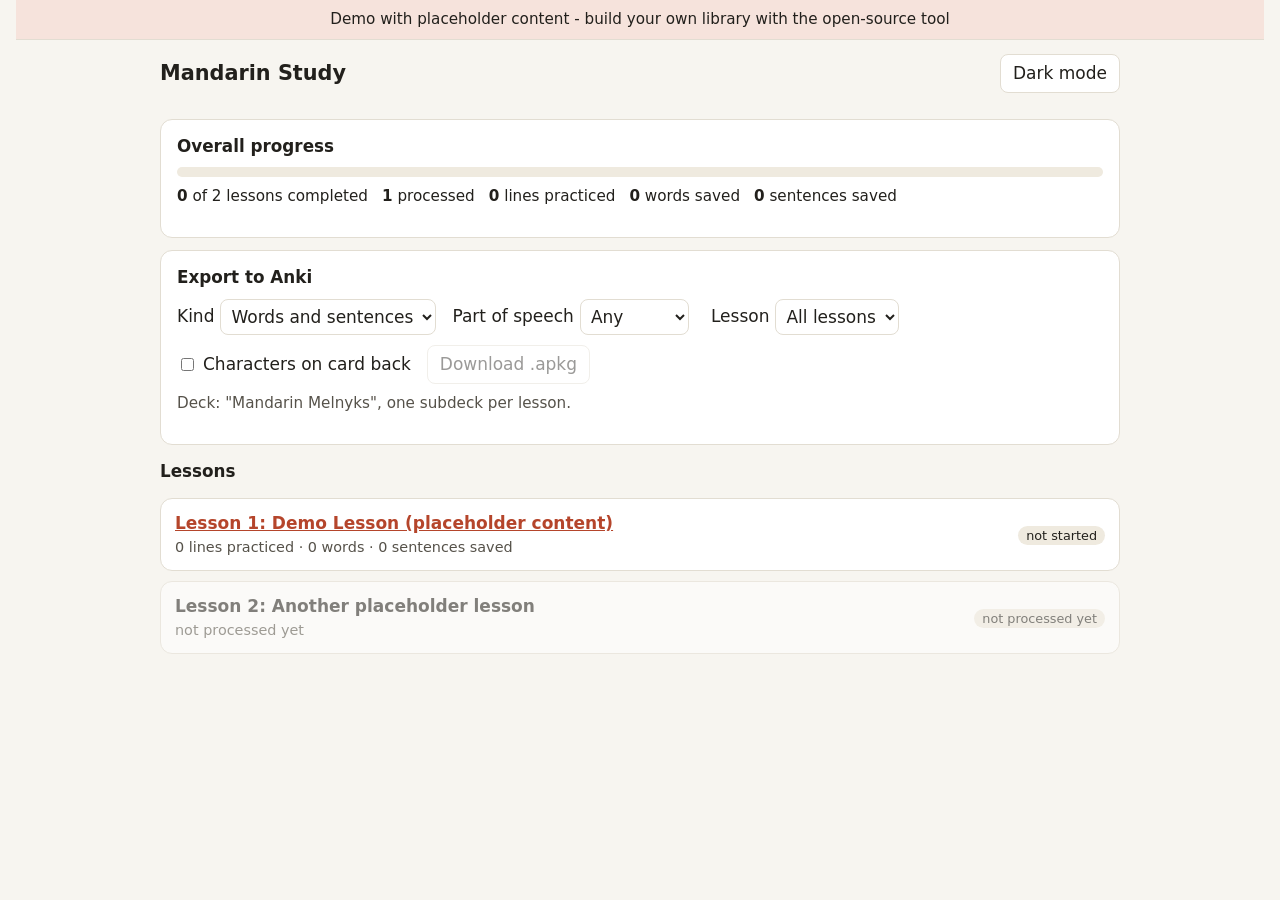
==== demo/index.html @ f7a20d4b "Mandarin podcast study tool: pipeline, study UI, Anki export, placeholder demo Co-Authored-By: Claud" ====
<!doctype html>
<html lang="en">
<head>
  <meta charset="utf-8">
  <meta name="viewport" content="width=device-width, initial-scale=1">
  <title>Mandarin Study</title>
  <link rel="icon" href="data:image/svg+xml,%3Csvg xmlns='http://www.w3.org/2000/svg' viewBox='0 0 16 16'%3E%3Ccircle cx='8' cy='8' r='7' fill='%23b5452b'/%3E%3C/svg%3E">
  <link rel="stylesheet" href="style.css">
</head>
<body class="index">
  <div id="banner-slot"></div>
  <header class="top wrap">
    <h1>Mandarin Study</h1>
    <button id="theme-toggle" type="button" aria-label="Toggle dark mode">Dark mode</button>
  </header>

  <main class="wrap" id="lesson-list-page">
    <section class="panel" aria-labelledby="overall-h">
      <h2 id="overall-h" style="font-size:1.05rem;margin:0 0 8px">Overall progress</h2>
      <div class="bar" aria-hidden="true"><div id="overall-bar"></div></div>
      <div class="stats" id="overall-stats"><span class="muted">Loading...</span></div>
      <p id="continue-slot" class="msg"></p>
    </section>

    <section class="panel" aria-labelledby="export-h">
      <h2 id="export-h" style="font-size:1.05rem;margin:0 0 8px">Export to Anki</h2>
      <div class="export-grid">
        <label>Kind
          <select id="ex-kind">
            <option value="all">Words and sentences</option>
            <option value="word">Words</option>
            <option value="sentence">Sentences</option>
          </select>
        </label>
        <label>Part of speech
          <select id="ex-pos" aria-describedby="ex-pos-hint">
            <option value="">Any</option>
            <option value="noun">noun</option>
            <option value="verb">verb</option>
            <option value="adj">adj</option>
            <option value="adv">adv</option>
            <option value="pron">pron</option>
            <option value="num">num</option>
            <option value="measure">measure</option>
            <option value="prep">prep</option>
            <option value="conj">conj</option>
            <option value="particle">particle</option>
            <option value="other">other</option>
          </select>
          <span id="ex-pos-hint" class="muted"></span>
        </label>
        <label>Lesson
          <select id="ex-lesson"><option value="all">All lessons</option></select>
        </label>
        <label><input type="checkbox" id="ex-chars"> Characters on card back</label>
        <button id="ex-go" type="button">Download .apkg</button>
      </div>
      <p class="msg muted">Deck: "Mandarin Melnyks", one subdeck per lesson.</p>
      <p class="msg" id="ex-msg" role="status"></p>
    </section>

    <h2 style="font-size:1.05rem">Lessons</h2>
    <ul class="lesson-list" id="lesson-list" aria-live="polite"></ul>
  </main>

  <script src="shim.js"></script>
  <script src="app.js"></script>
</body>
</html>
---- demo/style.css ----
:root {
  --bg: #f7f5f0;
  --panel: #ffffff;
  --text: #22201c;
  --muted: #56524a;  /* >= 5.8:1 on panel and chip backgrounds (WCAG AA) */
  --accent: #b5452b;
  --accent-soft: #f6e3dc;
  --ok: #2f7d4f;
  --line: #e2ddd2;
  --chip: #efeadf;
  --hl: #fff1a8;
  --sel: #dfeaf7;
  --radius: 12px;
}
@media (prefers-color-scheme: dark) {
  :root:not([data-theme="light"]) {
    --bg: #161513;
    --panel: #201f1c;
    --text: #ece8df;
    --muted: #aaa499;
    --accent: #ef8a6e;
    --accent-soft: #3b2a25;
    --ok: #6fc690;
    --line: #35332e;
    --chip: #2c2a26;
    --hl: #4b4420;
    --sel: #20304a;
  }
}
:root[data-theme="dark"] {
  --bg: #161513;
  --panel: #201f1c;
  --text: #ece8df;
  --muted: #aaa499;
  --accent: #ef8a6e;
  --accent-soft: #3b2a25;
  --ok: #6fc690;
  --line: #35332e;
  --chip: #2c2a26;
  --hl: #4b4420;
  --sel: #20304a;
}

* { box-sizing: border-box; }
html, body { margin: 0; background: var(--bg); color: var(--text); }
body {
  font-family: system-ui, "Segoe UI", "Noto Sans", "Noto Sans SC", "Microsoft YaHei", sans-serif;
  font-size: 17px; line-height: 1.5; padding: 0 16px 80px;
  overflow-x: hidden;
}
a { color: var(--accent); }
button, select, input { font: inherit; color: inherit; }
button {
  background: var(--panel); border: 1px solid var(--line); border-radius: 8px;
  padding: 6px 12px; cursor: pointer; min-height: 36px;
}
button:hover:not(:disabled) { border-color: var(--accent); }
button:disabled { opacity: .45; cursor: default; }
button.on { background: var(--accent); color: #fff; border-color: var(--accent); }
button.saved { background: var(--ok); color: #fff; border-color: var(--ok); }
select { background: var(--panel); border: 1px solid var(--line); border-radius: 8px; padding: 6px; min-height: 36px; }
:focus-visible { outline: 2px solid var(--accent); outline-offset: 2px; }
.muted { color: var(--muted); }
.hidden { display: none !important; }

header.top {
  display: flex; flex-wrap: wrap; align-items: center; gap: 10px;
  justify-content: space-between; padding: 14px 0; max-width: 960px; margin: 0 auto;
}
header.top h1 { font-size: 1.3rem; margin: 0; }
.wrap { max-width: 960px; margin: 0 auto; }
.panel {
  background: var(--panel); border: 1px solid var(--line); border-radius: var(--radius);
  padding: 14px 16px; margin: 12px 0;
}
.bar { height: 10px; background: var(--chip); border-radius: 6px; overflow: hidden; }
.bar > div { height: 100%; background: var(--ok); width: 0; transition: width .3s; }
.stats { display: flex; flex-wrap: wrap; gap: 14px; margin-top: 8px; font-size: .95rem; }
.demo-banner {
  background: var(--accent-soft); color: var(--text); text-align: center;
  padding: 8px 12px; font-size: .95rem; border-bottom: 1px solid var(--line);
}

/* index */
.lesson-list { list-style: none; padding: 0; margin: 0; display: grid; gap: 10px; }
.lesson-card {
  display: grid; grid-template-columns: 1fr auto; gap: 6px 12px; align-items: center;
  background: var(--panel); border: 1px solid var(--line); border-radius: var(--radius); padding: 12px 14px;
}
.lesson-card.off { opacity: .55; }
.lesson-card .title { font-weight: 600; }
.lesson-card .meta { font-size: .9rem; color: var(--muted); }
.badge { font-size: .8rem; padding: 2px 8px; border-radius: 99px; background: var(--chip); white-space: nowrap; }
.badge.completed { background: var(--ok); color: #fff; }
.badge.in-progress { background: var(--accent-soft); }
.export-grid { display: flex; flex-wrap: wrap; gap: 10px 16px; align-items: center; }
.export-grid label { display: flex; gap: 6px; align-items: center; }
.msg { margin-top: 8px; font-size: .95rem; }
.msg.err { color: var(--accent); }

/* lesson toolbar */
.toolbar {
  position: sticky; top: 0; z-index: 20; background: var(--bg);
  border-bottom: 1px solid var(--line); padding: 8px 0; margin: 0 -16px; padding-left: 16px; padding-right: 16px;
}
.toolbar .row { display: flex; flex-wrap: wrap; gap: 6px; align-items: center; margin: 4px 0; }
.toolbar .play { font-weight: 600; min-width: 110px; }
.toolbar .label { font-size: .85rem; color: var(--muted); margin-right: 2px; }
.now { font-size: .9rem; color: var(--muted); margin-top: 4px; min-height: 1.3em; }
.lesson-head { display: flex; flex-wrap: wrap; gap: 8px; align-items: center; justify-content: space-between; margin: 10px 0 0; }
.lesson-head h1 { font-size: 1.25rem; margin: 0; }

/* transcript */
.transcript { margin-top: 10px; }
.section-h {
  font-size: .9rem; text-transform: uppercase; letter-spacing: .06em; color: var(--muted);
  margin: 22px 0 6px; border-bottom: 1px solid var(--line); padding-bottom: 4px;
}
.chunk {
  background: var(--panel); border: 1px solid var(--line); border-left: 4px solid var(--line);
  border-radius: var(--radius); padding: 10px 12px; margin: 8px 0; position: relative;
}
.chunk.zh { border-left-color: var(--accent); cursor: pointer; }
.chunk.en { background: transparent; border-style: dashed; }
.chunk.active { background: var(--hl); }
.chunk.sel { background: var(--sel); }
.chunk.practiced::after { content: "practiced"; position: absolute; top: 6px; right: 10px; font-size: .75rem; color: var(--ok); }
.chunk .head { display: flex; gap: 8px; align-items: flex-start; }
.chunk .num { font-size: .8rem; color: var(--muted); min-width: 2.2em; padding-top: 6px; }
.chunk .body { flex: 1; min-width: 0; }
.chunk .pinyin { font-size: 1.35rem; line-height: 1.4; font-weight: 500; }
.chunk .hanzi { font-size: 1.7rem; line-height: 1.3; margin-top: 2px; }
.chunk .english { color: var(--muted); margin-top: 2px; }
.chunk .en-text { font-size: 1.05rem; }
.chunk .actions { display: flex; flex-wrap: wrap; gap: 6px; margin-top: 8px; }
.chunk .actions button { min-height: 32px; padding: 4px 10px; font-size: .9rem; }
.chunk .words { display: flex; flex-wrap: wrap; gap: 6px; margin-top: 8px; }
.chip {
  background: var(--chip); border: 1px solid transparent; border-radius: 8px;
  padding: 4px 8px; min-height: 0; text-align: left; line-height: 1.2;
}
.chip .cn { font-size: 1.15rem; }
.chip .py { display: block; font-size: .85rem; color: var(--muted); }
.chip.saved { border-color: var(--ok); }
.chip.focus { outline: 2px solid var(--accent); }
.hide-chars .hanzi, .hide-chars .cn, .hide-chars .cn-p { display: none; }
.hide-pinyin .pinyin, .hide-pinyin .chip .py { display: none; }
/* English toggle hides only translations under Mandarin cards; teacher English lines stay */
.hide-english .english { display: none; }
.zh-only .chunk.en { display: none; }

.popover {
  position: absolute; z-index: 40; background: var(--panel); border: 1px solid var(--line);
  border-radius: var(--radius); box-shadow: 0 6px 24px rgba(0,0,0,.2); padding: 12px; width: min(280px, 92vw);
}
.popover .big { font-size: 1.4rem; }
.popover .py { font-size: 1.05rem; color: var(--accent); }
.popover .actions { display: flex; flex-wrap: wrap; gap: 6px; margin-top: 10px; }

/* mobile */
.more-only { display: none; }
@media (max-width: 600px) {
  body { font-size: 16px; }
  /* phone: toolbar is not sticky; secondary controls sit behind More */
  .toolbar { position: static; }
  .more-only { display: inline-block; }
  .toolbar .row.secondary { display: none; }
  .toolbar.more-open .row.secondary { display: flex; }
  .toolbar .phone-hide { display: none; }
  .toolbar.more-open .phone-hide { display: inline-block; }
  .chunk .pinyin { font-size: 1.2rem; }
  .chunk .hanzi { font-size: 1.5rem; }
  .toolbar { margin: 0 -16px; }
  .lesson-card { grid-template-columns: 1fr; }
}
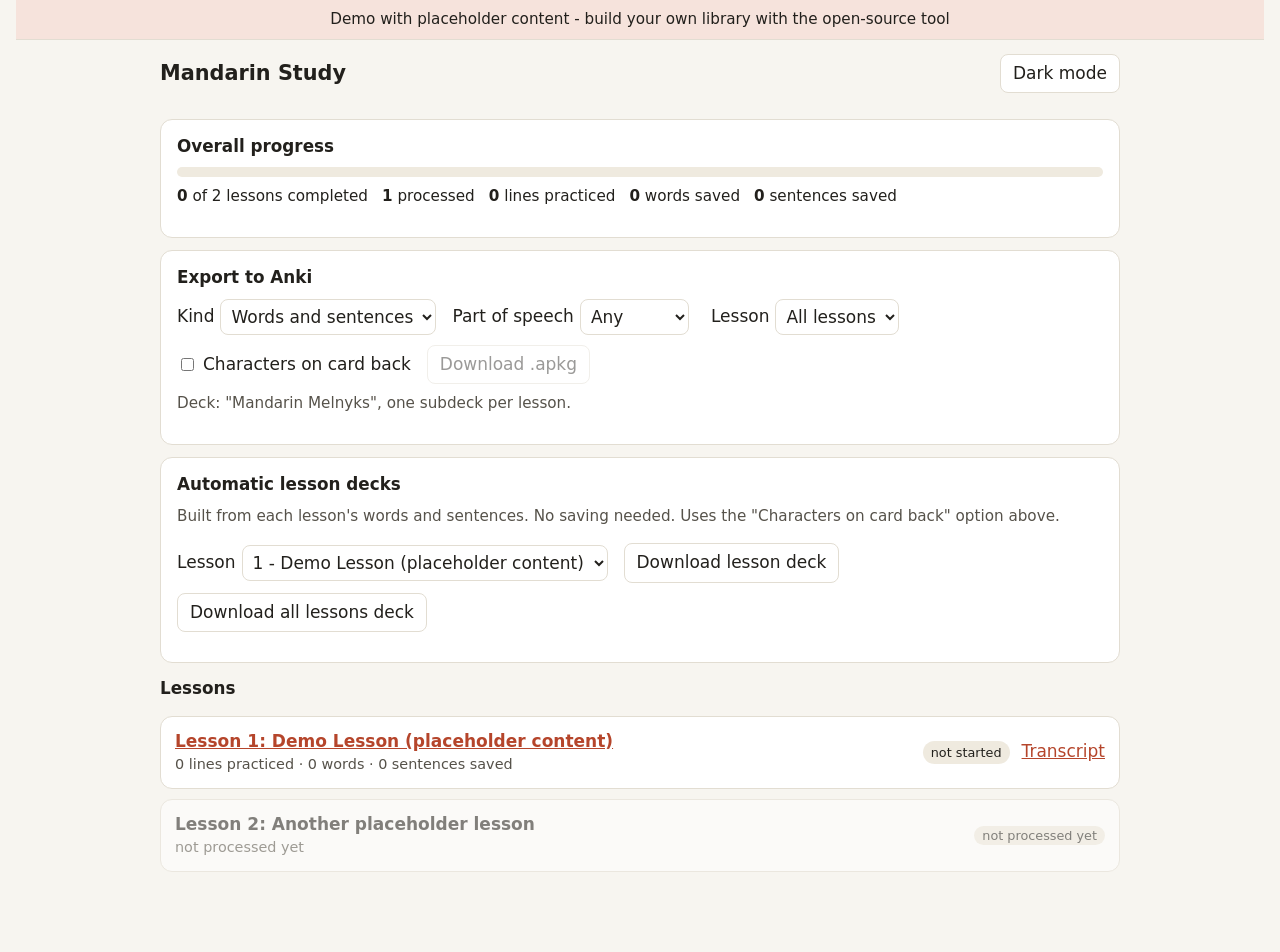
==== commit 5cb93c7a: "Auto lesson decks, play bar, transcript page + PDF export, mobile fixes Co-Authored-By: Claude Sonne" ====
--- a/demo/index.html
+++ b/demo/index.html
@@ -59,11 +59,84 @@
       <p class="msg" id="ex-msg" role="status"></p>
     </section>
 
+    <section class="panel" aria-labelledby="auto-h" id="auto-panel">
+      <h2 id="auto-h" style="font-size:1.05rem;margin:0 0 8px">Automatic lesson decks</h2>
+      <p class="msg muted">Built from each lesson's words and sentences. No saving needed.
+        Uses the "Characters on card back" option above.</p>
+      <div class="export-grid">
+        <label>Lesson
+          <select id="auto-lesson"><option value="">(processed lessons)</option></select>
+        </label>
+        <button id="auto-one" type="button" disabled>Download lesson deck</button>
+        <button id="auto-all" type="button" disabled>Download all lessons deck</button>
+      </div>
+      <p class="msg" id="auto-msg" role="status"></p>
+    </section>
+
     <h2 style="font-size:1.05rem">Lessons</h2>
     <ul class="lesson-list" id="lesson-list" aria-live="polite"></ul>
   </main>
 
   <script src="shim.js"></script>
   <script src="app.js"></script>
+  <script>
+    // Auto decks: separate from app.js so the lesson list code stays untouched.
+    (function () {
+      var sel = document.getElementById("auto-lesson");
+      var one = document.getElementById("auto-one");
+      var all = document.getElementById("auto-all");
+      var msg = document.getElementById("auto-msg");
+      var panel = document.getElementById("auto-panel");
+
+      function say(text) { msg.textContent = text; }
+
+      function download(params, label) {
+        var chars = document.getElementById("ex-chars");
+        var qs = new URLSearchParams(Object.assign({ auto: "1" }, params));
+        if (chars && chars.checked) qs.set("characters", "1");
+        say("Building " + label + "...");
+        return fetch("api/export.apkg?" + qs.toString()).then(function (r) {
+          if (!r.ok) return r.json().then(function (j) { throw new Error(j.error || r.status); },
+                                          function () { throw new Error("HTTP " + r.status); });
+          var cd = r.headers.get("Content-Disposition") || "";
+          var m = /filename="?([^";]+)"?/.exec(cd);
+          return r.blob().then(function (b) { return { blob: b, name: m ? m[1] : "mandarin-auto.apkg" }; });
+        }).then(function (f) {
+          var a = document.createElement("a");
+          a.href = URL.createObjectURL(f.blob);
+          a.download = f.name;
+          document.body.appendChild(a);
+          a.click();
+          a.remove();
+          say("Downloaded " + f.name + ".");
+        }).catch(function (e) { say("Export failed: " + e.message); });
+      }
+
+      fetch("api/lessons").then(function (r) { return r.json(); }).then(function (data) {
+        var ready = data.lessons.filter(function (l) { return l.processed; });
+        if (!ready.length) { say("No processed lessons yet."); return; }
+        sel.innerHTML = "";
+        ready.forEach(function (l) {
+          var o = document.createElement("option");
+          o.value = l.lesson;
+          o.textContent = l.lesson + " - " + (l.title || "");
+          sel.appendChild(o);
+        });
+        one.disabled = false;
+        all.disabled = false;
+      }).catch(function () {
+        // no API (e.g. the static demo): hide the panel rather than show dead buttons
+        panel.hidden = true;
+      });
+
+      one.addEventListener("click", function () {
+        var n = sel.value;
+        if (n) download({ lesson: n }, "lesson " + n + " deck");
+      });
+      all.addEventListener("click", function () {
+        download({ lesson: "all" }, "all lessons deck");
+      });
+    })();
+  </script>
 </body>
 </html>
--- a/demo/style.css
+++ b/demo/style.css
@@ -88,13 +88,17 @@
   background: var(--panel); border: 1px solid var(--line); border-radius: var(--radius); padding: 12px 14px;
 }
 .lesson-card.off { opacity: .55; }
+.row-links { display: flex; flex-wrap: wrap; gap: 6px 12px; align-items: center; justify-content: flex-end; }
 .lesson-card .title { font-weight: 600; }
 .lesson-card .meta { font-size: .9rem; color: var(--muted); }
 .badge { font-size: .8rem; padding: 2px 8px; border-radius: 99px; background: var(--chip); white-space: nowrap; }
 .badge.completed { background: var(--ok); color: #fff; }
 .badge.in-progress { background: var(--accent-soft); }
 .export-grid { display: flex; flex-wrap: wrap; gap: 10px 16px; align-items: center; }
-.export-grid label { display: flex; gap: 6px; align-items: center; }
+.export-grid label { display: flex; gap: 6px; align-items: center; flex-wrap: wrap; min-width: 0; max-width: 100%; }
+.export-grid select, .export-grid button { max-width: 100%; }
+.export-grid select { min-width: 0; }
+.panel { min-width: 0; }
 .msg { margin-top: 8px; font-size: .95rem; }
 .msg.err { color: var(--accent); }
 
@@ -157,6 +161,39 @@
 .popover .py { font-size: 1.05rem; color: var(--accent); }
 .popover .actions { display: flex; flex-wrap: wrap; gap: 6px; margin-top: 10px; }
 
+/* lesson play bar (fixed at bottom) */
+body.lesson-page { padding-bottom: 150px; }
+.playbar {
+  position: fixed; left: 0; right: 0; bottom: 0; z-index: 30;
+  background: var(--panel); border-top: 1px solid var(--line);
+  box-shadow: 0 -4px 16px rgba(0,0,0,.12); padding: 8px 12px calc(8px + env(safe-area-inset-bottom));
+}
+.pb-row { display: flex; align-items: center; gap: 8px; max-width: 960px; margin: 0 auto; }
+.pb-row button { min-height: 40px; min-width: 40px; padding: 4px 10px; }
+.pb-play { font-size: 1.1rem; }
+.pb-time { font-variant-numeric: tabular-nums; font-size: .95rem; white-space: nowrap; }
+.pb-rem { font-variant-numeric: tabular-nums; font-size: .95rem; color: var(--muted); white-space: nowrap; margin-left: auto; }
+.pb-seek {
+  position: relative; max-width: 960px; margin: 4px auto 0; height: 26px; cursor: pointer;
+  touch-action: none; user-select: none;
+}
+.pb-track { position: absolute; left: 0; right: 0; top: 10px; height: 6px; background: var(--chip); border-radius: 3px; }
+.pb-fill { position: absolute; left: 0; top: 0; bottom: 0; width: 0; background: var(--accent); border-radius: 3px; }
+.pb-thumb {
+  position: absolute; top: 3px; width: 16px; height: 16px; margin-left: -8px; border-radius: 50%;
+  background: var(--accent); border: 2px solid var(--panel); box-shadow: 0 1px 3px rgba(0,0,0,.3);
+}
+.pb-ticks { position: absolute; inset: 0; pointer-events: none; }
+.tick { position: absolute; top: 0; height: 26px; width: 0; border-left: 1px solid var(--muted); opacity: .45; }
+.tick.zh { top: 16px; height: 10px; border-left-color: var(--accent); opacity: .7; }
+.tick.sec { height: 26px; border-left: 2px solid var(--text); opacity: .55; }
+.pb-seek:focus-visible { outline: 2px solid var(--accent); outline-offset: 4px; border-radius: 4px; }
+@media (max-width: 600px) {
+  body.lesson-page { padding-bottom: 130px; }
+  .pb-row button { min-width: 44px; min-height: 44px; }
+  .pb-time { font-size: .85rem; }
+}
+
 /* mobile */
 .more-only { display: none; }
 @media (max-width: 600px) {
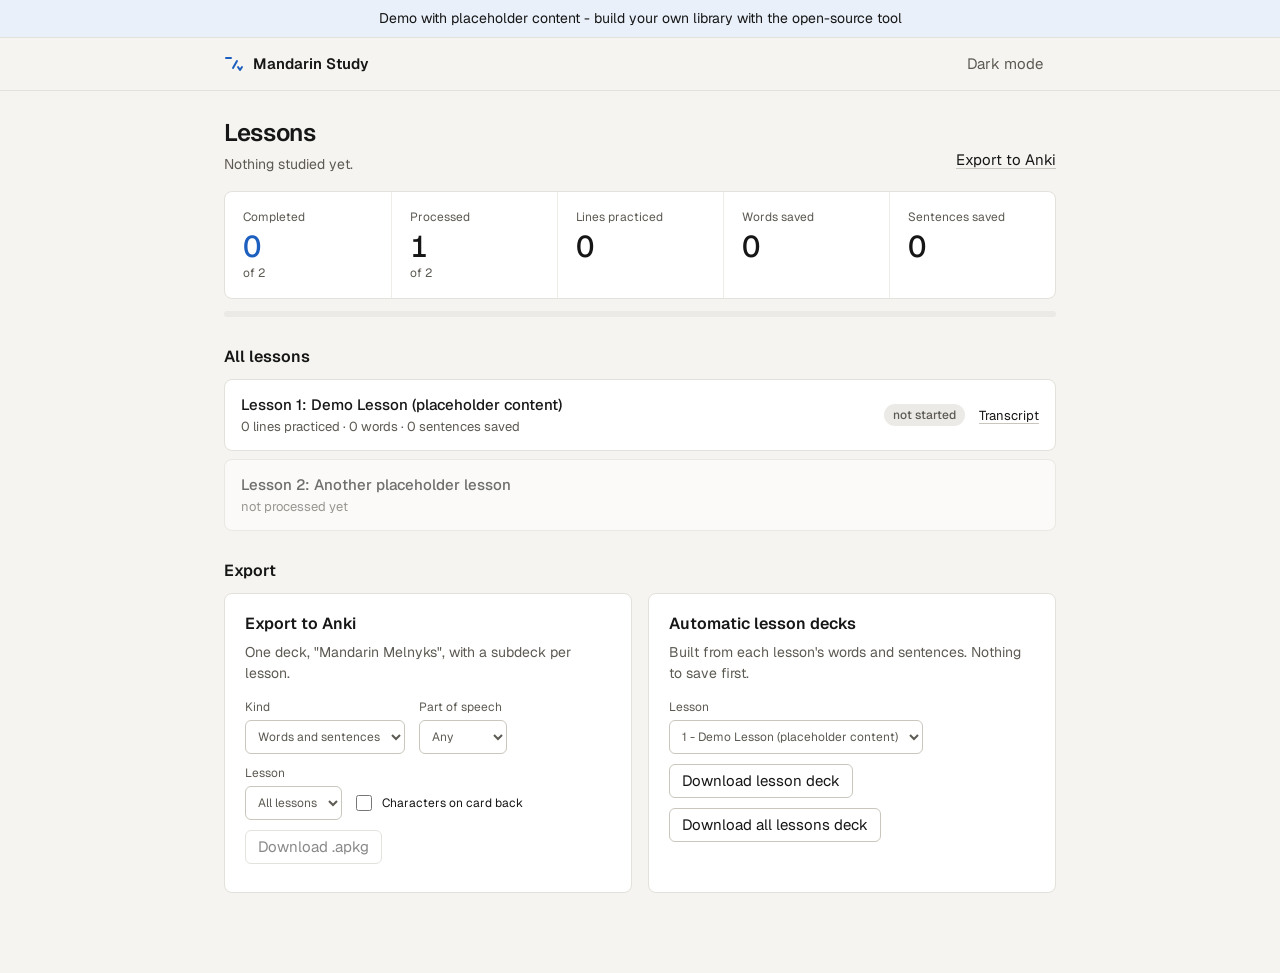
==== commit f4e965ec: "UI polish for study, lesson and transcript pages; update decisions Co-Authored-By: Claude Sonnet 5.5" ====
--- a/demo/index.html
+++ b/demo/index.html
@@ -4,77 +4,95 @@
   <meta charset="utf-8">
   <meta name="viewport" content="width=device-width, initial-scale=1">
   <title>Mandarin Study</title>
-  <link rel="icon" href="data:image/svg+xml,%3Csvg xmlns='http://www.w3.org/2000/svg' viewBox='0 0 16 16'%3E%3Ccircle cx='8' cy='8' r='7' fill='%23b5452b'/%3E%3C/svg%3E">
+  <link rel="icon" href="data:image/svg+xml,%3Csvg xmlns='http://www.w3.org/2000/svg' viewBox='0 0 20 20'%3E%3Cpath d='M2 4h5M9 14l4-7M14 13l2 3 2-3' fill='none' stroke='%231d5fbf' stroke-width='2' stroke-linecap='round'/%3E%3C/svg%3E">
+  <link rel="preconnect" href="https://fonts.googleapis.com">
+  <link rel="preconnect" href="https://fonts.gstatic.com" crossorigin>
   <link rel="stylesheet" href="style.css">
 </head>
 <body class="index">
   <div id="banner-slot"></div>
-  <header class="top wrap">
-    <h1>Mandarin Study</h1>
-    <button id="theme-toggle" type="button" aria-label="Toggle dark mode">Dark mode</button>
+  <header class="top-bar">
+    <div class="top-in">
+      <a class="brand" href="index.html">
+        <svg viewBox="0 0 20 20" aria-hidden="true"><path d="M2 4h5M9 14l4-7M14 13l2 3 2-3" fill="none" stroke="currentColor" stroke-width="2" stroke-linecap="round" stroke-linejoin="round"/></svg>
+        Mandarin Study
+      </a>
+      <span class="spacer"></span>
+      <button id="theme-toggle" class="ghost" type="button" aria-label="Toggle dark mode">Dark mode</button>
+    </div>
   </header>
 
   <main class="wrap" id="lesson-list-page">
-    <section class="panel" aria-labelledby="overall-h">
-      <h2 id="overall-h" style="font-size:1.05rem;margin:0 0 8px">Overall progress</h2>
+    <div class="title-row">
+      <div>
+        <h1>Lessons</h1>
+        <p class="sub" id="overall-sub">Loading...</p>
+      </div>
+      <div class="title-actions"><p id="continue-slot" class="continue"></p><a href="#export">Export to Anki</a></div>
+    </div>
+
+    <section aria-labelledby="overall-h">
+      <h2 id="overall-h" class="sr-only">Overall progress</h2>
+      <div class="kpis" id="overall-stats" aria-live="polite"><div class="kpi"><span class="k">Loading</span></div></div>
       <div class="bar" aria-hidden="true"><div id="overall-bar"></div></div>
-      <div class="stats" id="overall-stats"><span class="muted">Loading...</span></div>
-      <p id="continue-slot" class="msg"></p>
     </section>
 
-    <section class="panel" aria-labelledby="export-h">
-      <h2 id="export-h" style="font-size:1.05rem;margin:0 0 8px">Export to Anki</h2>
-      <div class="export-grid">
-        <label>Kind
-          <select id="ex-kind">
-            <option value="all">Words and sentences</option>
-            <option value="word">Words</option>
-            <option value="sentence">Sentences</option>
-          </select>
-        </label>
-        <label>Part of speech
-          <select id="ex-pos" aria-describedby="ex-pos-hint">
-            <option value="">Any</option>
-            <option value="noun">noun</option>
-            <option value="verb">verb</option>
-            <option value="adj">adj</option>
-            <option value="adv">adv</option>
-            <option value="pron">pron</option>
-            <option value="num">num</option>
-            <option value="measure">measure</option>
-            <option value="prep">prep</option>
-            <option value="conj">conj</option>
-            <option value="particle">particle</option>
-            <option value="other">other</option>
-          </select>
-          <span id="ex-pos-hint" class="muted"></span>
-        </label>
-        <label>Lesson
-          <select id="ex-lesson"><option value="all">All lessons</option></select>
-        </label>
-        <label><input type="checkbox" id="ex-chars"> Characters on card back</label>
-        <button id="ex-go" type="button">Download .apkg</button>
-      </div>
-      <p class="msg muted">Deck: "Mandarin Melnyks", one subdeck per lesson.</p>
-      <p class="msg" id="ex-msg" role="status"></p>
-    </section>
+    <h2 class="section-title">All lessons</h2>
+    <ul class="lesson-list" id="lesson-list" aria-live="polite"></ul>
 
-    <section class="panel" aria-labelledby="auto-h" id="auto-panel">
-      <h2 id="auto-h" style="font-size:1.05rem;margin:0 0 8px">Automatic lesson decks</h2>
-      <p class="msg muted">Built from each lesson's words and sentences. No saving needed.
-        Uses the "Characters on card back" option above.</p>
-      <div class="export-grid">
-        <label>Lesson
-          <select id="auto-lesson"><option value="">(processed lessons)</option></select>
-        </label>
-        <button id="auto-one" type="button" disabled>Download lesson deck</button>
-        <button id="auto-all" type="button" disabled>Download all lessons deck</button>
-      </div>
-      <p class="msg" id="auto-msg" role="status"></p>
-    </section>
+    <h2 class="section-title" id="export">Export</h2>
+    <div class="split" style="margin-top:0">
+      <section class="panel" aria-labelledby="export-h">
+        <h2 id="export-h">Export to Anki</h2>
+        <p class="sub">One deck, "Mandarin Melnyks", with a subdeck per lesson.</p>
+        <div class="export-grid" style="margin-top:14px">
+          <label>Kind
+            <select id="ex-kind">
+              <option value="all">Words and sentences</option>
+              <option value="word">Words</option>
+              <option value="sentence">Sentences</option>
+            </select>
+          </label>
+          <label>Part of speech
+            <select id="ex-pos" aria-describedby="ex-pos-hint">
+              <option value="">Any</option>
+              <option value="noun">noun</option>
+              <option value="verb">verb</option>
+              <option value="adj">adj</option>
+              <option value="adv">adv</option>
+              <option value="pron">pron</option>
+              <option value="num">num</option>
+              <option value="measure">measure</option>
+              <option value="prep">prep</option>
+              <option value="conj">conj</option>
+              <option value="particle">particle</option>
+              <option value="other">other</option>
+            </select>
+          </label>
+          <label>Lesson
+            <select id="ex-lesson"><option value="all">All lessons</option></select>
+          </label>
+          <label><input type="checkbox" id="ex-chars"> Characters on card back</label>
+          <button id="ex-go" type="button">Download .apkg</button>
+        </div>
+        <p class="msg muted" id="ex-pos-hint"></p>
+        <p class="msg" id="ex-msg" role="status"></p>
+      </section>
 
-    <h2 style="font-size:1.05rem">Lessons</h2>
-    <ul class="lesson-list" id="lesson-list" aria-live="polite"></ul>
+      <section class="panel" aria-labelledby="auto-h" id="auto-panel">
+        <h2 id="auto-h">Automatic lesson decks</h2>
+        <p class="sub">Built from each lesson's words and sentences. Nothing to save first.</p>
+        <div class="export-grid" style="margin-top:14px">
+          <label>Lesson
+            <select id="auto-lesson"><option value="">(processed lessons)</option></select>
+          </label>
+          <button id="auto-one" type="button" disabled>Download lesson deck</button>
+          <button id="auto-all" type="button" disabled>Download all lessons deck</button>
+        </div>
+        <p class="msg" id="auto-msg" role="status"></p>
+      </section>
+    </div>
+
   </main>
 
   <script src="shim.js"></script>
--- a/demo/style.css
+++ b/demo/style.css
@@ -1,152 +1,235 @@
+/* Study UI. Direction: achromatic ledger (design-taste-frontend app rules).
+   Ink chrome on a paper ground; the one data hue (blue) marks the live position;
+   the one primary action is near-black. Shared by index.html and lesson.html (+ demo). */
+@import url("https://fonts.googleapis.com/css2?family=Geist:wght@400;500;600&family=Geist+Mono:wght@400;500&display=swap");
+
 :root {
-  --bg: #f7f5f0;
-  --panel: #ffffff;
-  --text: #22201c;
-  --muted: #56524a;  /* >= 5.8:1 on panel and chip backgrounds (WCAG AA) */
-  --accent: #b5452b;
-  --accent-soft: #f6e3dc;
-  --ok: #2f7d4f;
-  --line: #e2ddd2;
-  --chip: #efeadf;
-  --hl: #fff1a8;
-  --sel: #dfeaf7;
-  --radius: 12px;
+  --ground: #f5f4f0;      /* paper stone, saturation under 4% */
+  --surface: #ffffff;
+  --raised: #ebeae6;      /* one tone step for chips, toggles, tracks */
+  --border: #e3e1db;
+  --rule: #efede8;
+  --control: #c9c6bd;
+  --text: #161616;
+  --muted: #5d5a53;       /* 6:1 on paper and white */
+  --faint: #6b6861;
+  --primary: #1d1f20;
+  --on-primary: #ffffff;
+  --accent: #1d5fbf;      /* the one data hue: the live line, the episode position */
+  --accent-tint: #e9f0fa;
+  --positive: #247b50;
+  --pill-positive-bg: #dcfae5;
+  --pill-positive-ink: #04250e;
+  --negative: #c4242a;
+  --pill-negative-bg: #ffedea;
+  --pill-negative-ink: #831c1e;
+  --hl: #e9f0fa;
+  --sel: #dfe9f7;
+  --shadow: 0 8px 24px rgba(0, 0, 0, .12);  /* floating things only */
+  --radius-card: 8px;
+  --radius-control: 6px;
+  --font: "Geist", "Segoe UI", system-ui, -apple-system, sans-serif;
+  --mono: "Geist Mono", ui-monospace, Consolas, monospace;
+  --cjk: var(--font);  /* Chinese glyphs fall back to the system CJK face */
+  --col: 880px;           /* the one column: top bar, title, toolbar, transcript, play bar */
+  --gutter: 24px;
 }
 @media (prefers-color-scheme: dark) {
   :root:not([data-theme="light"]) {
-    --bg: #161513;
-    --panel: #201f1c;
-    --text: #ece8df;
-    --muted: #aaa499;
-    --accent: #ef8a6e;
-    --accent-soft: #3b2a25;
-    --ok: #6fc690;
-    --line: #35332e;
-    --chip: #2c2a26;
-    --hl: #4b4420;
-    --sel: #20304a;
+    --ground: #000000; --surface: #111111; --raised: #222222; --border: #1f1f1f; --rule: #181818;
+    --control: #444444; --text: #ffffff; --muted: #b4b4b4; --faint: #949494;
+    --primary: #ffffff; --on-primary: #000000; --accent: #6ea8ff; --accent-tint: #0f1c2e;
+    --positive: #3fc07a; --pill-positive-bg: #172a1d; --pill-positive-ink: #3fc07a;
+    --negative: #e5566f; --pill-negative-bg: #2c1a20; --pill-negative-ink: #e5566f;
+    --hl: #0f1c2e; --sel: #14243d; --shadow: 0 8px 24px rgba(0, 0, 0, .6);
   }
 }
 :root[data-theme="dark"] {
-  --bg: #161513;
-  --panel: #201f1c;
-  --text: #ece8df;
-  --muted: #aaa499;
-  --accent: #ef8a6e;
-  --accent-soft: #3b2a25;
-  --ok: #6fc690;
-  --line: #35332e;
-  --chip: #2c2a26;
-  --hl: #4b4420;
-  --sel: #20304a;
+  --ground: #000000; --surface: #111111; --raised: #222222; --border: #1f1f1f; --rule: #181818;
+  --control: #444444; --text: #ffffff; --muted: #b4b4b4; --faint: #949494;
+  --primary: #ffffff; --on-primary: #000000; --accent: #6ea8ff; --accent-tint: #0f1c2e;
+  --positive: #3fc07a; --pill-positive-bg: #172a1d; --pill-positive-ink: #3fc07a;
+  --negative: #e5566f; --pill-negative-bg: #2c1a20; --pill-negative-ink: #e5566f;
+  --hl: #0f1c2e; --sel: #14243d; --shadow: 0 8px 24px rgba(0, 0, 0, .6);
 }
 
 * { box-sizing: border-box; }
-html, body { margin: 0; background: var(--bg); color: var(--text); }
+html, body { margin: 0; background: var(--ground); color: var(--text); }
 body {
-  font-family: system-ui, "Segoe UI", "Noto Sans", "Noto Sans SC", "Microsoft YaHei", sans-serif;
-  font-size: 17px; line-height: 1.5; padding: 0 16px 80px;
-  overflow-x: hidden;
-}
-a { color: var(--accent); }
+  font-family: var(--font); font-size: 15px; line-height: 1.5;
+  padding: 0 0 80px; overflow-x: hidden; -webkit-font-smoothing: antialiased;
+}
+body.lesson-page { padding-bottom: 168px; }
+a { color: var(--text); text-decoration: underline; text-underline-offset: 3px; text-decoration-color: var(--control); }
+a:hover { text-decoration-color: var(--text); }
 button, select, input { font: inherit; color: inherit; }
 button {
-  background: var(--panel); border: 1px solid var(--line); border-radius: 8px;
-  padding: 6px 12px; cursor: pointer; min-height: 36px;
-}
-button:hover:not(:disabled) { border-color: var(--accent); }
-button:disabled { opacity: .45; cursor: default; }
-button.on { background: var(--accent); color: #fff; border-color: var(--accent); }
-button.saved { background: var(--ok); color: #fff; border-color: var(--ok); }
-select { background: var(--panel); border: 1px solid var(--line); border-radius: 8px; padding: 6px; min-height: 36px; }
+  min-height: 34px; padding: 0 12px; background: var(--surface); border: 1px solid var(--control);
+  border-radius: var(--radius-control); cursor: pointer; white-space: nowrap;
+}
+button:hover:not(:disabled) { border-color: var(--text); }
+button:disabled { opacity: .5; cursor: default; }
+/* toggles: the on state is a tone step with an ink edge, not a colour */
+button.on { background: var(--raised); border: 1.5px solid var(--text); padding: 0 11.5px; }
+button.saved { background: var(--pill-positive-bg); color: var(--pill-positive-ink); border-color: transparent; }
+button.primary, .btn-primary {
+  background: var(--primary); color: var(--on-primary); border-color: var(--primary); font-weight: 500;
+}
+button.primary:hover:not(:disabled) { border-color: var(--primary); opacity: .9; }
+select {
+  min-height: 34px; padding: 0 8px; background: var(--surface); border: 1px solid var(--control);
+  border-radius: var(--radius-control);
+}
 :focus-visible { outline: 2px solid var(--accent); outline-offset: 2px; }
 .muted { color: var(--muted); }
 .hidden { display: none !important; }
 
-header.top {
-  display: flex; flex-wrap: wrap; align-items: center; gap: 10px;
-  justify-content: space-between; padding: 14px 0; max-width: 960px; margin: 0 auto;
-}
-header.top h1 { font-size: 1.3rem; margin: 0; }
-.wrap { max-width: 960px; margin: 0 auto; }
+/* top bar: the mark, the place, the one global toggle */
+.top-bar { background: var(--ground); border-bottom: 1px solid var(--border); }
+.top-in {
+  max-width: var(--col); margin: 0 auto; height: 52px; padding: 0 var(--gutter);
+  display: flex; align-items: center; gap: 14px; min-width: 0;
+}
+.brand { display: inline-flex; align-items: center; gap: 9px; font-weight: 600; text-decoration: none; white-space: nowrap; }
+.brand svg { width: 20px; height: 20px; flex: none; color: var(--accent); }
+.crumbs { color: var(--muted); font-size: 14px; white-space: nowrap; overflow: hidden; text-overflow: ellipsis; min-width: 0; }
+.crumbs a { color: var(--muted); text-decoration: none; }
+.crumbs a:hover { color: var(--text); }
+.top-in .spacer { flex: 1; }
+.ghost { background: transparent; border-color: transparent; color: var(--muted); }
+.ghost:hover:not(:disabled) { border-color: transparent; color: var(--text); background: var(--raised); }
+
+/* title row: one h1, one subline with the fact that matters, the actions beside it */
+.wrap { max-width: var(--col); margin: 0 auto; padding: 0 var(--gutter); }
+.title-row {
+  display: flex; flex-wrap: wrap; align-items: flex-end; justify-content: space-between;
+  gap: 12px 20px; padding: 28px 0 16px;
+}
+.title-row h1 { font-size: 24px; font-weight: 600; letter-spacing: -0.015em; line-height: 1.2; margin: 0; }
+.sub { margin: 6px 0 0; color: var(--muted); font-size: 14px; }
+.title-actions { display: flex; flex-wrap: wrap; gap: 8px; align-items: center; }
+.continue a {
+  display: inline-flex; align-items: center; min-height: 36px; padding: 0 14px;
+  background: var(--primary); color: var(--on-primary); border-radius: var(--radius-control);
+  text-decoration: none; font-weight: 500;
+}
+
+/* panels, KPI strip, lesson rows */
 .panel {
-  background: var(--panel); border: 1px solid var(--line); border-radius: var(--radius);
-  padding: 14px 16px; margin: 12px 0;
-}
-.bar { height: 10px; background: var(--chip); border-radius: 6px; overflow: hidden; }
-.bar > div { height: 100%; background: var(--ok); width: 0; transition: width .3s; }
-.stats { display: flex; flex-wrap: wrap; gap: 14px; margin-top: 8px; font-size: .95rem; }
+  background: var(--surface); border: 1px solid var(--border); border-radius: var(--radius-card);
+  padding: 18px 20px; min-width: 0;
+}
+.panel h2 { font-size: 16px; font-weight: 600; margin: 0 0 4px; }
+.panel .msg { margin: 10px 0 0; font-size: 13px; }
+.split { display: grid; grid-template-columns: 1fr 1fr; gap: 16px; margin-top: 16px; }
+.kpis {
+  display: grid; grid-template-columns: repeat(5, 1fr); background: var(--surface);
+  border: 1px solid var(--border); border-radius: var(--radius-card);
+}
+.kpi { padding: 16px 18px; border-left: 1px solid var(--rule); min-width: 0; }
+.kpi:first-child { border-left: 0; }
+.kpi .k { display: block; font-size: 12px; color: var(--muted); }
+.kpi .v { display: block; font-size: 30px; font-weight: 500; line-height: 1.15; font-variant-numeric: tabular-nums; margin-top: 4px; }
+.kpi .s { display: block; font-size: 12px; color: var(--muted); font-variant-numeric: tabular-nums; }
+.kpi:first-child .v { color: var(--accent); }
+.bar { height: 6px; background: var(--raised); border-radius: 3px; overflow: hidden; margin-top: 12px; }
+.bar > div { height: 100%; background: var(--accent); width: 0; transition: width .3s; }
+.section-title { font-size: 16px; font-weight: 600; margin: 28px 0 10px; }
 .demo-banner {
-  background: var(--accent-soft); color: var(--text); text-align: center;
-  padding: 8px 12px; font-size: .95rem; border-bottom: 1px solid var(--line);
-}
-
-/* index */
-.lesson-list { list-style: none; padding: 0; margin: 0; display: grid; gap: 10px; }
+  background: var(--accent-tint); color: var(--text); text-align: center;
+  padding: 8px 12px; font-size: 14px; border-bottom: 1px solid var(--border);
+}
+
+.export-grid { display: flex; flex-wrap: wrap; gap: 10px 14px; align-items: flex-end; }
+.export-grid label { display: flex; flex-direction: column; gap: 4px; font-size: 12px; color: var(--muted); min-width: 0; }
+.export-grid label input[type="checkbox"] { width: 16px; height: 16px; margin: 0 6px 0 0; accent-color: var(--text); }
+.export-grid label:has(input[type="checkbox"]) { flex-direction: row; align-items: center; min-height: 34px; color: var(--text); }
+.export-grid select { min-width: 0; max-width: 100%; }
+.msg { margin-top: 8px; font-size: 13px; }
+.msg.err { color: var(--negative); }
+
+.lesson-list { list-style: none; padding: 0; margin: 0; display: grid; gap: 8px; }
 .lesson-card {
-  display: grid; grid-template-columns: 1fr auto; gap: 6px 12px; align-items: center;
-  background: var(--panel); border: 1px solid var(--line); border-radius: var(--radius); padding: 12px 14px;
-}
-.lesson-card.off { opacity: .55; }
-.row-links { display: flex; flex-wrap: wrap; gap: 6px 12px; align-items: center; justify-content: flex-end; }
-.lesson-card .title { font-weight: 600; }
-.lesson-card .meta { font-size: .9rem; color: var(--muted); }
-.badge { font-size: .8rem; padding: 2px 8px; border-radius: 99px; background: var(--chip); white-space: nowrap; }
-.badge.completed { background: var(--ok); color: #fff; }
-.badge.in-progress { background: var(--accent-soft); }
-.export-grid { display: flex; flex-wrap: wrap; gap: 10px 16px; align-items: center; }
-.export-grid label { display: flex; gap: 6px; align-items: center; flex-wrap: wrap; min-width: 0; max-width: 100%; }
-.export-grid select, .export-grid button { max-width: 100%; }
-.export-grid select { min-width: 0; }
-.panel { min-width: 0; }
-.msg { margin-top: 8px; font-size: .95rem; }
-.msg.err { color: var(--accent); }
-
-/* lesson toolbar */
+  display: grid; grid-template-columns: 1fr auto; gap: 6px 16px; align-items: center;
+  background: var(--surface); border: 1px solid var(--border); border-radius: var(--radius-card);
+  padding: 14px 16px; min-height: 63px;
+}
+.lesson-card.off { opacity: .6; }
+.lesson-card .title { font-weight: 500; font-size: 15px; }
+.lesson-card .title a { text-decoration: none; }
+.lesson-card .title a:hover { text-decoration: underline; }
+.lesson-card .meta { font-size: 13px; color: var(--muted); }
+.row-links { display: flex; flex-wrap: wrap; gap: 6px 14px; align-items: center; justify-content: flex-end; font-size: 13px; }
+.badge {
+  font-size: 12px; font-weight: 500; padding: 2px 9px; border-radius: 999px;
+  background: var(--raised); color: var(--muted); white-space: nowrap; flex: none;
+}
+.badge.completed { background: var(--pill-positive-bg); color: var(--pill-positive-ink); }
+.badge.in-progress { background: var(--accent-tint); color: var(--accent); }
+
+/* lesson toolbar: playback in row one, options in row two, sticky on desktop */
 .toolbar {
-  position: sticky; top: 0; z-index: 20; background: var(--bg);
-  border-bottom: 1px solid var(--line); padding: 8px 0; margin: 0 -16px; padding-left: 16px; padding-right: 16px;
-}
-.toolbar .row { display: flex; flex-wrap: wrap; gap: 6px; align-items: center; margin: 4px 0; }
-.toolbar .play { font-weight: 600; min-width: 110px; }
-.toolbar .label { font-size: .85rem; color: var(--muted); margin-right: 2px; }
-.now { font-size: .9rem; color: var(--muted); margin-top: 4px; min-height: 1.3em; }
-.lesson-head { display: flex; flex-wrap: wrap; gap: 8px; align-items: center; justify-content: space-between; margin: 10px 0 0; }
-.lesson-head h1 { font-size: 1.25rem; margin: 0; }
-
-/* transcript */
-.transcript { margin-top: 10px; }
+  position: sticky; top: 0; z-index: 20; background: var(--ground);
+  border-bottom: 1px solid var(--border); margin: 0 calc(var(--gutter) * -1); padding: 10px var(--gutter);
+}
+.toolbar .row { display: flex; flex-wrap: wrap; gap: 6px; align-items: center; margin: 2px 0; }
+.toolbar button, .toolbar select { min-height: 32px; }
+.toolbar .row + .row { border-top: 1px solid var(--rule); padding-top: 6px; }
+.toolbar .play { font-weight: 500; }
+.toolbar .label { font-size: 12px; color: var(--muted); margin-right: 4px; }
+.toolbar select { max-width: 240px; }
+.now { font-size: 13px; color: var(--muted); margin-top: 6px; min-height: 1.3em; font-variant-numeric: tabular-nums; }
+
+.lesson-head { display: none; }
+
+/* transcript: each Mandarin line is a ledger row; English lines are plain running text */
+.transcript { margin-top: 12px; }
 .section-h {
-  font-size: .9rem; text-transform: uppercase; letter-spacing: .06em; color: var(--muted);
-  margin: 22px 0 6px; border-bottom: 1px solid var(--line); padding-bottom: 4px;
+  font-size: 13px; font-weight: 500; color: var(--muted); margin: 26px 0 4px;
+  padding: 0 2px;
 }
 .chunk {
-  background: var(--panel); border: 1px solid var(--line); border-left: 4px solid var(--line);
-  border-radius: var(--radius); padding: 10px 12px; margin: 8px 0; position: relative;
-}
-.chunk.zh { border-left-color: var(--accent); cursor: pointer; }
-.chunk.en { background: transparent; border-style: dashed; }
-.chunk.active { background: var(--hl); }
+  background: var(--surface); border: 1px solid var(--border); border-radius: var(--radius-card);
+  padding: 14px 16px 12px; margin: 8px 0; position: relative;
+}
+.chunk.zh { cursor: pointer; }
+.chunk.en { background: transparent; border-color: transparent; padding: 6px 16px; }
+.chunk.active { border-color: var(--accent); background: var(--hl); }
 .chunk.sel { background: var(--sel); }
-.chunk.practiced::after { content: "practiced"; position: absolute; top: 6px; right: 10px; font-size: .75rem; color: var(--ok); }
-.chunk .head { display: flex; gap: 8px; align-items: flex-start; }
-.chunk .num { font-size: .8rem; color: var(--muted); min-width: 2.2em; padding-top: 6px; }
-.chunk .body { flex: 1; min-width: 0; }
-.chunk .pinyin { font-size: 1.35rem; line-height: 1.4; font-weight: 500; }
-.chunk .hanzi { font-size: 1.7rem; line-height: 1.3; margin-top: 2px; }
-.chunk .english { color: var(--muted); margin-top: 2px; }
-.chunk .en-text { font-size: 1.05rem; }
-.chunk .actions { display: flex; flex-wrap: wrap; gap: 6px; margin-top: 8px; }
-.chunk .actions button { min-height: 32px; padding: 4px 10px; font-size: .9rem; }
-.chunk .words { display: flex; flex-wrap: wrap; gap: 6px; margin-top: 8px; }
+.chunk.en.active, .chunk.en.sel { border-color: transparent; }
+.chunk.en.active { border-left: 3px solid var(--accent); padding-left: 13px; }
+.chunk .head { display: grid; grid-template-columns: 56px minmax(0, 1fr); gap: 12px; align-items: start; }
+.chunk .time {
+  font-family: var(--mono); font-size: 12px; color: var(--muted); padding-top: 5px;
+  font-variant-numeric: tabular-nums; position: relative; white-space: nowrap;
+}
+.chunk.active .time { color: var(--accent); }
+.chunk.practiced .time::after {
+  content: ""; position: absolute; right: -10px; top: 9px; width: 6px; height: 6px;
+  border-radius: 50%; background: var(--positive);
+}
+.chunk .body { min-width: 0; }
+.chunk .pinyin { font-size: 19px; line-height: 1.35; font-weight: 500; }
+.chunk .hanzi { font-family: var(--cjk); font-size: 24px; line-height: 1.35; margin-top: 2px; }
+.chunk .english { color: var(--muted); font-size: 14px; margin-top: 2px; }
+.chunk .en-text { font-size: 15px; line-height: 1.55; }
+.chunk .actions { display: flex; flex-wrap: wrap; gap: 6px; margin-top: 10px; }
+/* card actions are quiet text buttons; only the saved state takes a fill */
+.chunk .actions button { min-height: 30px; padding: 0 8px; font-size: 13px; background: transparent; border-color: transparent; color: var(--muted); }
+.chunk .actions button:hover:not(:disabled) { color: var(--text); border-color: var(--control); }
+.chunk .actions button.saved { background: var(--pill-positive-bg); color: var(--pill-positive-ink); border-color: transparent; }
+.chunk .words { display: flex; flex-wrap: wrap; gap: 6px; margin-top: 10px; }
 .chip {
-  background: var(--chip); border: 1px solid transparent; border-radius: 8px;
-  padding: 4px 8px; min-height: 0; text-align: left; line-height: 1.2;
-}
-.chip .cn { font-size: 1.15rem; }
-.chip .py { display: block; font-size: .85rem; color: var(--muted); }
-.chip.saved { border-color: var(--ok); }
-.chip.focus { outline: 2px solid var(--accent); }
+  display: inline-flex; flex-direction: column; align-items: flex-start; gap: 1px;
+  background: var(--raised); border: 1px solid transparent; border-radius: 6px;
+  padding: 5px 9px; min-height: 0; text-align: left; line-height: 1.2;
+}
+.chip:hover:not(:disabled) { border-color: var(--text); }
+.chip .cn { font-family: var(--cjk); font-size: 16px; }
+.chip .py { font-size: 12px; color: var(--muted); }
+.chip.saved { background: var(--pill-positive-bg); }
+.chip.saved .py { color: var(--pill-positive-ink); }
+.chip.focus { outline: 2px solid var(--accent); outline-offset: 1px; }
 .hide-chars .hanzi, .hide-chars .cn, .hide-chars .cn-p { display: none; }
 .hide-pinyin .pinyin, .hide-pinyin .chip .py { display: none; }
 /* English toggle hides only translations under Mandarin cards; teacher English lines stay */
@@ -154,59 +237,81 @@
 .zh-only .chunk.en { display: none; }
 
 .popover {
-  position: absolute; z-index: 40; background: var(--panel); border: 1px solid var(--line);
-  border-radius: var(--radius); box-shadow: 0 6px 24px rgba(0,0,0,.2); padding: 12px; width: min(280px, 92vw);
-}
-.popover .big { font-size: 1.4rem; }
-.popover .py { font-size: 1.05rem; color: var(--accent); }
-.popover .actions { display: flex; flex-wrap: wrap; gap: 6px; margin-top: 10px; }
-
-/* lesson play bar (fixed at bottom) */
-body.lesson-page { padding-bottom: 150px; }
+  position: absolute; z-index: 40; background: var(--surface); border: 1px solid var(--border);
+  border-radius: var(--radius-card); box-shadow: var(--shadow); padding: 14px; width: min(280px, 92vw);
+}
+.popover .big { font-family: var(--cjk); font-size: 26px; line-height: 1.2; }
+.popover .py { font-size: 16px; color: var(--text); margin-top: 2px; font-weight: 500; }
+.popover .actions { display: flex; flex-wrap: wrap; gap: 6px; margin-top: 12px; }
+.popover .actions button { min-height: 32px; font-size: 13px; }
+
+/* play bar: the whole episode, fixed at the bottom */
 .playbar {
   position: fixed; left: 0; right: 0; bottom: 0; z-index: 30;
-  background: var(--panel); border-top: 1px solid var(--line);
-  box-shadow: 0 -4px 16px rgba(0,0,0,.12); padding: 8px 12px calc(8px + env(safe-area-inset-bottom));
-}
-.pb-row { display: flex; align-items: center; gap: 8px; max-width: 960px; margin: 0 auto; }
-.pb-row button { min-height: 40px; min-width: 40px; padding: 4px 10px; }
-.pb-play { font-size: 1.1rem; }
-.pb-time { font-variant-numeric: tabular-nums; font-size: .95rem; white-space: nowrap; }
-.pb-rem { font-variant-numeric: tabular-nums; font-size: .95rem; color: var(--muted); white-space: nowrap; margin-left: auto; }
+  background: var(--surface); border-top: 1px solid var(--border);
+  box-shadow: 0 -6px 20px rgba(0, 0, 0, .06); padding: 10px var(--gutter) calc(10px + env(safe-area-inset-bottom));
+}
+.pb-row { display: flex; align-items: center; gap: 8px; max-width: var(--col); margin: 0 auto; }
+.pb-row button { min-height: 36px; min-width: 36px; padding: 0 10px; }
+.pb-play {
+  min-width: 44px !important; width: 44px; height: 44px; padding: 0 !important; border-radius: 50% !important;
+  background: var(--primary) !important; color: var(--on-primary) !important; border-color: var(--primary) !important;
+  font-size: 15px;
+}
+.pb-time { font-family: var(--mono); font-variant-numeric: tabular-nums; font-size: 13px; white-space: nowrap; margin-left: 6px; }
+.pb-rem { font-family: var(--mono); font-variant-numeric: tabular-nums; font-size: 13px; color: var(--muted); white-space: nowrap; margin-left: auto; }
 .pb-seek {
-  position: relative; max-width: 960px; margin: 4px auto 0; height: 26px; cursor: pointer;
+  position: relative; max-width: var(--col); margin: 8px auto 0; height: 22px; cursor: pointer;
   touch-action: none; user-select: none;
 }
-.pb-track { position: absolute; left: 0; right: 0; top: 10px; height: 6px; background: var(--chip); border-radius: 3px; }
-.pb-fill { position: absolute; left: 0; top: 0; bottom: 0; width: 0; background: var(--accent); border-radius: 3px; }
+.pb-track { position: absolute; left: 0; right: 0; top: 9px; height: 4px; background: var(--raised); border-radius: 2px; }
+.pb-fill { position: absolute; left: 0; top: 0; bottom: 0; width: 0; background: var(--accent); border-radius: 2px; }
 .pb-thumb {
-  position: absolute; top: 3px; width: 16px; height: 16px; margin-left: -8px; border-radius: 50%;
-  background: var(--accent); border: 2px solid var(--panel); box-shadow: 0 1px 3px rgba(0,0,0,.3);
+  position: absolute; top: 2px; width: 14px; height: 14px; margin-left: -7px; border-radius: 50%;
+  background: var(--text); border: 2px solid var(--surface);
 }
 .pb-ticks { position: absolute; inset: 0; pointer-events: none; }
-.tick { position: absolute; top: 0; height: 26px; width: 0; border-left: 1px solid var(--muted); opacity: .45; }
-.tick.zh { top: 16px; height: 10px; border-left-color: var(--accent); opacity: .7; }
-.tick.sec { height: 26px; border-left: 2px solid var(--text); opacity: .55; }
+.tick { position: absolute; top: 2px; height: 18px; width: 0; border-left: 1px solid var(--faint); opacity: .6; }
+.tick.zh { top: 14px; height: 8px; border-left-color: var(--muted); opacity: .8; }
+.tick.sec { height: 18px; border-left: 2px solid var(--text); opacity: .7; }
 .pb-seek:focus-visible { outline: 2px solid var(--accent); outline-offset: 4px; border-radius: 4px; }
-@media (max-width: 600px) {
-  body.lesson-page { padding-bottom: 130px; }
-  .pb-row button { min-width: 44px; min-height: 44px; }
-  .pb-time { font-size: .85rem; }
-}
-
-/* mobile */
+
+.sr-only { position: absolute; width: 1px; height: 1px; overflow: hidden; clip: rect(0 0 0 0); white-space: nowrap; }
 .more-only { display: none; }
+.footnote { margin: 28px 0 0; font-size: 13px; color: var(--muted); }
+
+@media (max-width: 720px) {
+  :root { --gutter: 16px; }
+  .kpis { grid-template-columns: repeat(2, 1fr); }
+  .kpi { border-left: 0; border-top: 1px solid var(--rule); }
+  .kpi:nth-child(-n+2) { border-top: 0; }
+  .kpi:nth-child(even) { border-left: 1px solid var(--rule); }
+  .kpi:last-child:nth-child(odd) { grid-column: 1 / -1; border-left: 0; }
+  .split { grid-template-columns: 1fr; }
+  .title-row h1 { font-size: 22px; }
+  .crumbs { font-size: 13px; }
+}
 @media (max-width: 600px) {
   body { font-size: 16px; }
+  body.lesson-page { padding-bottom: 150px; }
   /* phone: toolbar is not sticky; secondary controls sit behind More */
-  .toolbar { position: static; }
-  .more-only { display: inline-block; }
+  .toolbar { position: static; margin: 0 calc(var(--gutter) * -1); }
+  .more-only { display: inline-flex; }
   .toolbar .row.secondary { display: none; }
   .toolbar.more-open .row.secondary { display: flex; }
   .toolbar .phone-hide { display: none; }
-  .toolbar.more-open .phone-hide { display: inline-block; }
-  .chunk .pinyin { font-size: 1.2rem; }
-  .chunk .hanzi { font-size: 1.5rem; }
-  .toolbar { margin: 0 -16px; }
+  .toolbar.more-open .phone-hide { display: inline-flex; }
+  .toolbar button { min-height: 40px; }
+  .pb-row button { min-width: 44px; min-height: 44px; }
+  .pb-play { width: 48px; height: 48px; min-width: 48px !important; }
+  .pb-time, .pb-rem { font-size: 12px; }
+  .chunk .head { grid-template-columns: 44px minmax(0, 1fr); gap: 10px; }
+  .chunk .pinyin { font-size: 18px; }
+  .chunk .hanzi { font-size: 22px; }
   .lesson-card { grid-template-columns: 1fr; }
-}
+  .row-links { justify-content: flex-start; }
+  .kpi .v { font-size: 26px; }
+}
+@media (prefers-reduced-motion: reduce) {
+  .bar > div { transition: none; }
+}
